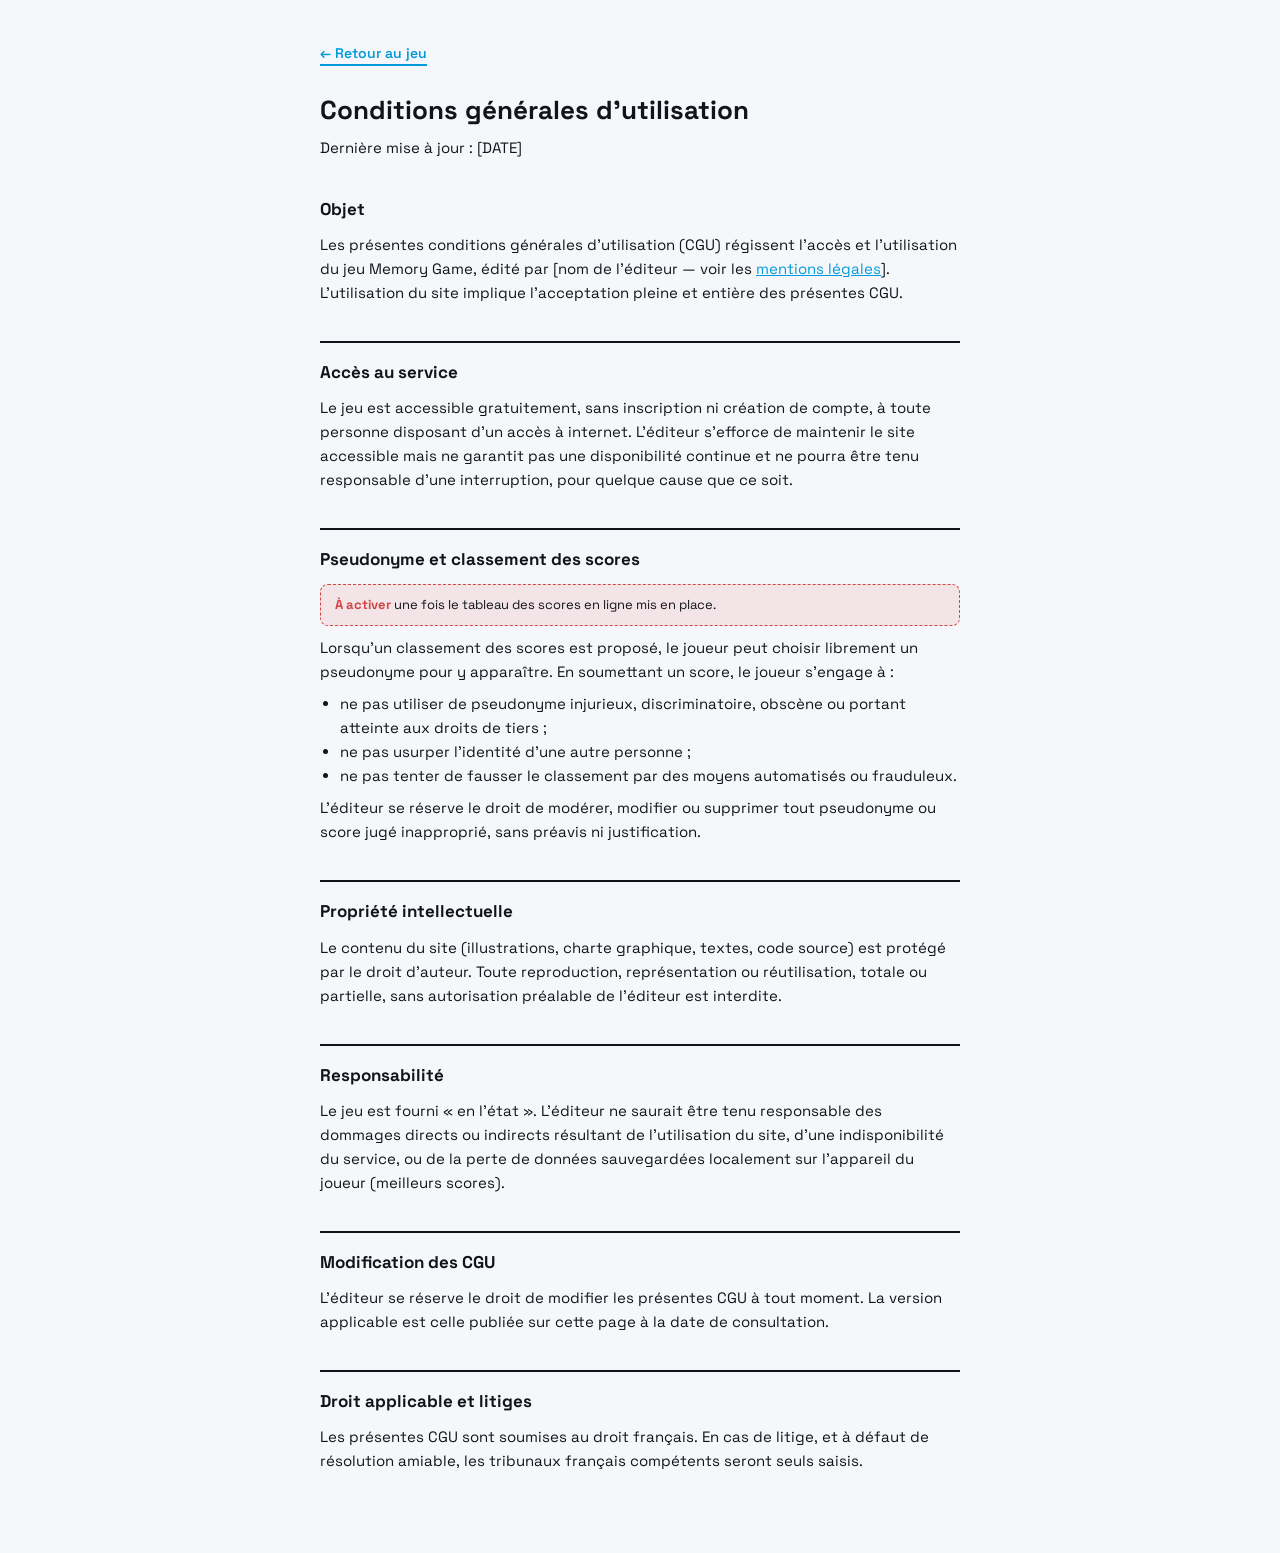
==== legal/cgu.html @ 02d89e2a "Premier commit : memory game complet (niveaux 1-3, grille adaptative, scoring, classement Supabase e" ====
<!DOCTYPE html>
<html lang="fr">
<head>
<meta charset="UTF-8">
<meta name="viewport" content="width=device-width, initial-scale=1.0">
<title>Conditions générales d'utilisation — Memory Game</title>
<link rel="preconnect" href="https://fonts.googleapis.com">
<link rel="preconnect" href="https://fonts.gstatic.com" crossorigin>
<link href="https://fonts.googleapis.com/css2?family=Space+Grotesk:wght@500;600;700&display=swap" rel="stylesheet">
<link rel="stylesheet" href="../styles.css">
<link rel="stylesheet" href="legal.css">
</head>
<body>
  <div class="legal">
    <a class="legal__back" href="../index.html">&larr; Retour au jeu</a>
    <h1>Conditions générales d'utilisation</h1>
    <p class="legal__updated">Dernière mise à jour : [DATE]</p>

    <h2>Objet</h2>
    <p>
      Les présentes conditions générales d'utilisation (CGU) régissent l'accès et l'utilisation du jeu Memory
      Game, édité par [nom de l'éditeur — voir les <a href="mentions-legales.html">mentions légales</a>].
      L'utilisation du site implique l'acceptation pleine et entière des présentes CGU.
    </p>

    <h2>Accès au service</h2>
    <p>
      Le jeu est accessible gratuitement, sans inscription ni création de compte, à toute personne disposant d'un
      accès à internet. L'éditeur s'efforce de maintenir le site accessible mais ne garantit pas une disponibilité
      continue et ne pourra être tenu responsable d'une interruption, pour quelque cause que ce soit.
    </p>

    <h2>Pseudonyme et classement des scores</h2>
    <div class="todo"><b>À activer</b> une fois le tableau des scores en ligne mis en place.</div>
    <p>
      Lorsqu'un classement des scores est proposé, le joueur peut choisir librement un pseudonyme pour y
      apparaître. En soumettant un score, le joueur s'engage à :
    </p>
    <ul>
      <li>ne pas utiliser de pseudonyme injurieux, discriminatoire, obscène ou portant atteinte aux droits de tiers ;</li>
      <li>ne pas usurper l'identité d'une autre personne ;</li>
      <li>ne pas tenter de fausser le classement par des moyens automatisés ou frauduleux.</li>
    </ul>
    <p>
      L'éditeur se réserve le droit de modérer, modifier ou supprimer tout pseudonyme ou score jugé inapproprié,
      sans préavis ni justification.
    </p>

    <h2>Propriété intellectuelle</h2>
    <p>
      Le contenu du site (illustrations, charte graphique, textes, code source) est protégé par le droit
      d'auteur. Toute reproduction, représentation ou réutilisation, totale ou partielle, sans autorisation
      préalable de l'éditeur est interdite.
    </p>

    <h2>Responsabilité</h2>
    <p>
      Le jeu est fourni « en l'état ». L'éditeur ne saurait être tenu responsable des dommages directs ou
      indirects résultant de l'utilisation du site, d'une indisponibilité du service, ou de la perte de données
      sauvegardées localement sur l'appareil du joueur (meilleurs scores).
    </p>

    <h2>Modification des CGU</h2>
    <p>
      L'éditeur se réserve le droit de modifier les présentes CGU à tout moment. La version applicable est celle
      publiée sur cette page à la date de consultation.
    </p>

    <h2>Droit applicable et litiges</h2>
    <p>
      Les présentes CGU sont soumises au droit français. En cas de litige, et à défaut de résolution amiable, les
      tribunaux français compétents seront seuls saisis.
    </p>
  </div>
</body>
</html>
---- styles.css ----
:root {
  --bg: #F6F7FA;
  --text: #10151B;
  --muted: #5B6472;
  --border: #10151B;
  --white: #FFFFFF;

  --card-back: #0E4793;
  --card-back-border: #09306A;
  --ring-matched: #035A2C;
  --ring-active: #029ADB;
  --ring-wrong: #D64545;

  --pink: #F06DC1;
  --yellow: #FEC400;
  --grey-badge: #E2E5EA;

  --level-1: #029ADB;
  --level-2: #019A46;
  --level-3: #0E4793;
}

* { margin: 0; padding: 0; box-sizing: border-box; }

[hidden] { display: none !important; }

html, body { height: 100%; }

body {
  background: var(--bg);
  color: var(--text);
  font-family: 'Space Grotesk', system-ui, -apple-system, 'Segoe UI', sans-serif;
  height: 100vh;
  height: 100dvh;
  display: flex;
  flex-direction: column;
  overflow: hidden;
}

.mono { font-family: 'Space Mono', 'Courier New', monospace; }

/* ---------- Header ---------- */

.header {
  flex-shrink: 0;
  display: flex;
  align-items: flex-end;
  justify-content: space-between;
  gap: 20px;
  padding: 18px 32px;
  background: var(--white);
  border-bottom: 2px solid var(--border);
  flex-wrap: wrap;
}

.header__title {
  align-self: flex-end;
  margin-bottom: 8px;
  font-size: 22px;
  font-weight: 700;
  letter-spacing: 0.01em;
  text-transform: uppercase;
}

.levels {
  display: flex;
  gap: 10px;
  flex-wrap: wrap;
}

.level-btn {
  min-height: 44px;
  box-sizing: border-box;
  padding: 10px 16px;
  border-radius: 4px;
  font-size: 14px;
  font-weight: 600;
  font-family: inherit;
  cursor: pointer;
  background: var(--white);
  color: var(--text);
  border: 2px solid var(--level-color, var(--text));
  transition: transform .12s ease, background .15s ease, color .15s ease;
}

.level-btn:hover:not(:disabled) { transform: translateY(-1px); }

.level-btn[aria-pressed="true"] {
  background: var(--level-color);
  color: var(--level-text-on-active, var(--text));
  font-weight: 700;
}

.level-btn:disabled {
  cursor: not-allowed;
  opacity: .5;
  filter: grayscale(.6);
}

.level-btn__tag {
  display: inline-block;
  margin-left: 6px;
  font-size: 10px;
  font-weight: 700;
  text-transform: uppercase;
  letter-spacing: .04em;
  padding: 2px 6px;
  border-radius: 999px;
  background: rgba(16,21,27,.08);
}

.header__stats {
  display: flex;
  align-items: flex-end;
  gap: 20px;
  flex-wrap: wrap;
}

.stat {
  display: flex;
  flex-direction: column;
  align-items: flex-start;
  gap: 4px;
}

.stat__label {
  font-size: 12px;
  font-weight: 600;
  color: var(--muted);
  text-transform: uppercase;
  letter-spacing: .06em;
}

.stat__badge {
  padding: 6px 14px;
  border-radius: 999px;
  font-weight: 700;
  font-size: 16px;
  color: var(--text);
  white-space: nowrap;
}

.stat__badge--time { background: var(--pink); }
.stat__badge--score { background: var(--yellow); }
.stat__badge--moves { background: var(--grey-badge); }

.stars { letter-spacing: 1px; }
.stars .filled { color: var(--text); }
.stars .empty { color: rgba(16,21,27,.35); }

.btn {
  min-height: 44px;
  padding: 10px 20px;
  border-radius: 4px;
  font-size: 14px;
  font-weight: 700;
  font-family: inherit;
  cursor: pointer;
  border: 2px solid transparent;
  transition: filter .15s ease, transform .12s ease;
}

.btn:hover { filter: brightness(1.08); transform: translateY(-1px); }

.btn__icon { display: none; }

.btn--primary {
  background: var(--level-3);
  color: var(--white);
  border-color: var(--level-3);
}

.btn--ghost {
  background: var(--white);
  color: var(--text);
  border-color: var(--text);
}

/* ---------- Main / board ---------- */

.main {
  flex: 1;
  min-height: 0;
  display: flex;
  flex-direction: column;
  align-items: center;
  justify-content: center;
  padding: 16px 20px;
  gap: 14px;
  overflow: auto;
}

.main__info {
  flex-shrink: 0;
  color: var(--muted);
  font-size: 14px;
  text-align: center;
}

.board {
  flex-shrink: 0;
  display: flex;
  flex-wrap: wrap;
  justify-content: center;
  gap: 14px;
  margin: 0 auto;
}

.empty-state {
  width: 100%;
  max-width: 480px;
  text-align: center;
  padding: 48px 24px;
  color: var(--muted);
  display: flex;
  flex-direction: column;
  gap: 8px;
}

.empty-state p:first-child { font-size: 18px; color: var(--text); font-weight: 600; }

.empty-state code {
  font-family: 'Space Mono', monospace;
  background: rgba(16,21,27,.06);
  padding: 2px 6px;
  border-radius: 4px;
}

/* ---------- Card ---------- */

.card {
  position: relative;
  width: var(--card-size);
  height: var(--card-size);
  flex-shrink: 0;
  cursor: pointer;
  perspective: 800px;
}

.card.is-matched,
.card.is-disabled { cursor: default; }

.card-inner {
  position: relative;
  width: 100%;
  height: 100%;
  transform-style: preserve-3d;
  transition: transform .45s cubic-bezier(.3,.1,.3,1);
  border-radius: 10px;
}

.card.is-flipped .card-inner,
.card.is-matched .card-inner {
  transform: rotateY(180deg);
}

.card.is-wrong .card-inner {
  animation: shake .4s ease;
}

/* Retournement accéléré : l'utilisateur a enchaîné sur une autre carte
   pendant qu'une paire fautive était encore affichée. */
.card.is-quick-hide .card-inner {
  transition-duration: .15s;
}

.face {
  position: absolute;
  inset: 0;
  width: 100%;
  height: 100%;
  border-radius: 10px;
  overflow: hidden;
  backface-visibility: hidden;
  -webkit-backface-visibility: hidden;
}

/* Face cachée */
.face--back {
  background: var(--card-back);
  border: 1px solid var(--card-back-border);
}

.face--back__img {
  display: block;
  width: 100%;
  height: 100%;
  object-fit: cover;
  object-position: center;
}

/* Face visible */
.face--front {
  background: var(--white);
  transform: rotateY(180deg);
  transition: box-shadow .2s ease;
}

.face--front img {
  display: block;
  width: 100%;
  height: 100%;
  object-fit: cover;
  object-position: center;
}

.card.is-active .face--front {
  box-shadow: inset 0 0 0 3px var(--ring-active);
}

.card.is-matched .face--front {
  box-shadow: inset 0 0 0 3px var(--ring-matched);
}

.card.is-wrong .face--front {
  box-shadow: inset 0 0 0 3px var(--ring-wrong);
}

@keyframes shake {
  0%, 100% { transform: rotateY(180deg) translateX(0); }
  25% { transform: rotateY(180deg) translateX(-4px); }
  75% { transform: rotateY(180deg) translateX(4px); }
}

/* ---------- Modal ---------- */

.modal {
  position: fixed;
  inset: 0;
  background: rgba(16,21,27,.55);
  display: flex;
  align-items: center;
  justify-content: center;
  padding: 20px;
  z-index: 100;
}

.modal__card {
  background: var(--white);
  border-radius: 12px;
  border: 2px solid var(--border);
  padding: 32px;
  max-width: 360px;
  width: 100%;
  max-height: calc(100vh - 40px);
  overflow-y: auto;
  text-align: center;
  display: flex;
  flex-direction: column;
  align-items: center;
  gap: 14px;
}

.modal__emoji { font-size: 40px; }
.modal__title { font-size: 20px; font-weight: 700; }

.modal__stats {
  display: flex;
  gap: 24px;
  margin: 8px 0;
}

.modal__stat {
  display: flex;
  flex-direction: column;
  align-items: center;
  gap: 4px;
}

.modal__record {
  font-size: 13px;
}

.modal__record-new {
  color: var(--ring-matched);
  font-weight: 700;
}

.modal__record-hint {
  color: var(--muted);
}

/* ---------- Classement (Top 10) ---------- */

.board-section {
  width: 100%;
  border-top: 2px solid var(--border);
  padding-top: 14px;
  margin-top: 2px;
}

.board-heading {
  display: flex;
  align-items: baseline;
  justify-content: space-between;
  margin-bottom: 10px;
  text-align: left;
}

.board-heading h3 {
  font-size: 14px;
  font-weight: 700;
}

.board-heading span {
  font-size: 11px;
  color: var(--muted);
  font-weight: 600;
}

.board-list {
  display: flex;
  flex-direction: column;
  gap: 4px;
  width: 100%;
}

.board-list .row {
  display: grid;
  grid-template-columns: 26px 1fr auto;
  align-items: center;
  gap: 10px;
  padding: 6px 8px;
  border-radius: 8px;
}

.board-list .rank {
  width: 22px;
  height: 22px;
  border-radius: 50%;
  display: flex;
  align-items: center;
  justify-content: center;
  font-size: 11px;
  font-weight: 700;
  background: var(--grey-badge);
  color: var(--text);
}

.board-list .row:nth-child(1) .rank { background: var(--level-3); color: var(--white); }
.board-list .row:nth-child(2) .rank,
.board-list .row:nth-child(3) .rank { background: var(--level-1); color: var(--white); }

.board-list .name {
  text-align: left;
  font-weight: 600;
  font-size: 14px;
}

.board-list .score {
  font-size: 14px;
  font-weight: 700;
}

.board-list .row.you { background: rgba(2,154,219,.08); }
.board-list .row.you .rank { background: var(--level-1); color: var(--white); }

.you-form {
  display: flex;
  align-items: center;
  gap: 6px;
}

.you-form input {
  border: 2px solid var(--border);
  border-radius: 999px;
  padding: 4px 10px;
  font-family: 'Space Grotesk', sans-serif;
  font-weight: 600;
  font-size: 13px;
  width: 100%;
  min-width: 0;
  outline: none;
  color: var(--text);
}

.you-form input:focus { border-color: var(--level-1); }

.you-form button {
  min-height: 30px;
  padding: 0 12px;
  border-radius: 999px;
  border: 2px solid var(--level-1);
  background: var(--level-1);
  color: var(--white);
  font-weight: 700;
  font-size: 12px;
  cursor: pointer;
  font-family: inherit;
  flex-shrink: 0;
}

.you-form button:hover { filter: brightness(1.08); }
.you-form button:disabled { opacity: .6; cursor: default; }

.board-status {
  font-size: 12px;
  color: var(--muted);
  margin-top: 8px;
}

.modal__actions {
  display: flex;
  gap: 10px;
  margin-top: 8px;
}

/* ---------- Responsive ---------- */

@media (max-width: 680px) {
  .header {
    padding: 10px 14px;
    gap: 8px;
  }

  .header__title { font-size: 15px; }

  .levels {
    order: 3;
    width: 100%;
    flex-wrap: nowrap;
    overflow-x: auto;
    padding-bottom: 2px;
    gap: 8px;
  }

  .level-btn {
    flex-shrink: 0;
    white-space: nowrap;
    min-height: 36px;
    padding: 8px 12px;
    font-size: 13px;
  }

  /* Les pastilles Temps/Coups/Score se suffisent à elles-mêmes (format
     mm:ss, nombre, étoiles) : le libellé au-dessus reste accessible aux
     lecteurs d'écran mais n'occupe plus de place à l'écran. */
  .header__stats {
    gap: 6px;
    align-items: center;
  }

  .stat {
    flex-direction: row;
    align-items: center;
  }

  .stat__label {
    position: absolute;
    width: 1px;
    height: 1px;
    padding: 0;
    margin: -1px;
    overflow: hidden;
    clip: rect(0, 0, 0, 0);
    white-space: nowrap;
    border: 0;
  }

  .stat__badge {
    padding: 4px 9px;
    font-size: 13px;
  }

  /* Le bouton "Nouvelle partie" devient une icône seule pour gagner de la
     place ; le libellé reste disponible pour les lecteurs d'écran via
     aria-label sur le bouton. */
  .btn { margin-top: 0; }

  .btn--primary {
    min-height: 36px;
    min-width: 36px;
    padding: 8px;
    display: flex;
    align-items: center;
    justify-content: center;
  }

  .btn--primary .btn__icon {
    display: inline-block;
    font-size: 17px;
    line-height: 1;
  }

  .btn--primary .btn__label { display: none; }

  .board { gap: 8px; }
}

@media (max-width: 420px) {
  .board { gap: 6px; }
  .header__title { font-size: 14px; }
}
---- legal/legal.css ----
/* Styles partagés des pages légales — réutilise la charte de styles.css */
body {
  background: var(--bg);
  color: var(--text);
  font-family: 'Space Grotesk', system-ui, -apple-system, 'Segoe UI', sans-serif;
  line-height: 1.6;
}

.legal {
  max-width: 680px;
  margin: 0 auto;
  padding: 40px 20px 80px;
}

.legal__back {
  display: inline-block;
  margin-bottom: 24px;
  font-size: 14px;
  font-weight: 600;
  color: var(--text);
  text-decoration: none;
  border-bottom: 2px solid var(--level-1);
}

.legal h1 {
  font-size: 26px;
  margin-bottom: 4px;
}

.legal__updated {
  font-size: 13px;
  color: var(--muted);
  margin-bottom: 32px;
}

.legal h2 {
  font-size: 17px;
  margin-top: 36px;
  margin-bottom: 10px;
  padding-top: 16px;
  border-top: 2px solid var(--border);
}

.legal h2:first-of-type { border-top: none; padding-top: 0; }

.legal p, .legal li {
  font-size: 15px;
  color: var(--text);
}

.legal ul {
  margin: 8px 0 8px 20px;
}

.legal .todo {
  background: rgba(214, 69, 69, .1);
  border: 1px dashed var(--ring-wrong);
  border-radius: 8px;
  padding: 10px 14px;
  font-size: 13px;
  color: var(--text);
  margin: 10px 0;
}

.legal .todo b { color: var(--ring-wrong); }

.legal a { color: var(--level-1); }
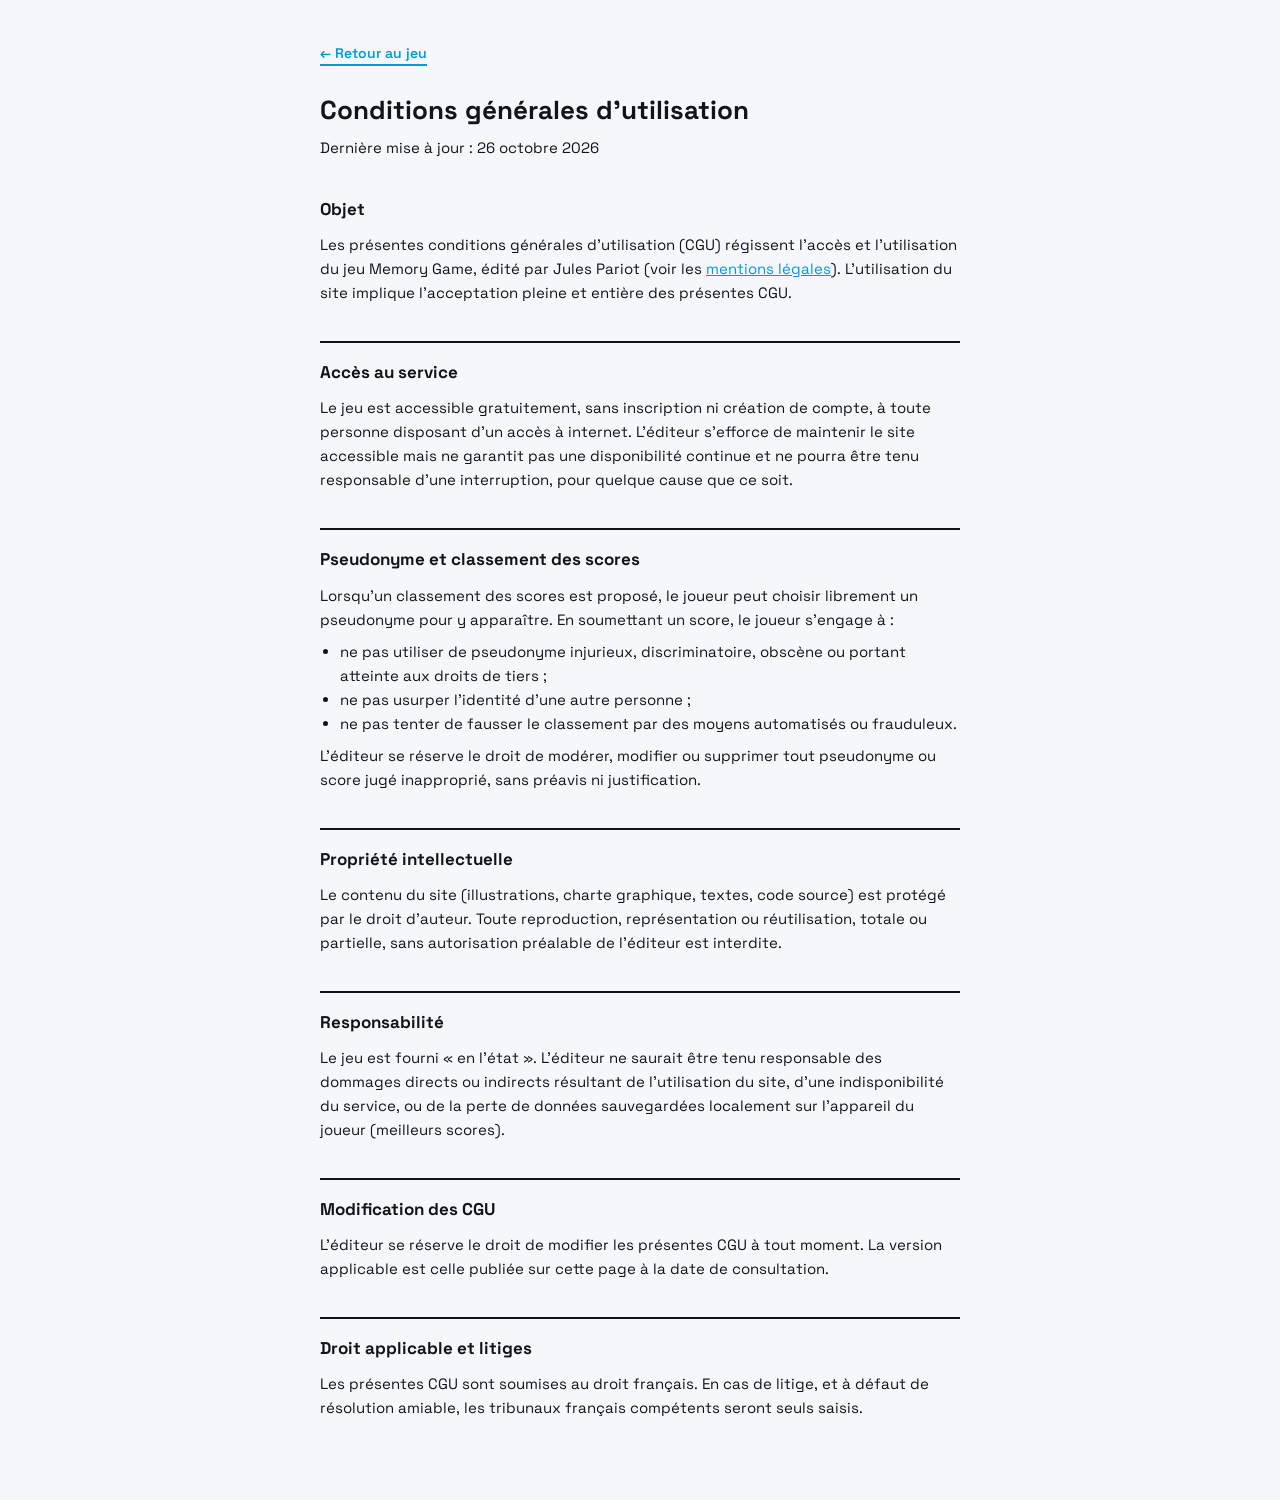
==== commit ac5076cf: "Relie les pages légales au jeu (footer) et les complète avec l'identité de l'éditeur Jules Pariot (a" ====
--- a/legal/cgu.html
+++ b/legal/cgu.html
@@ -14,12 +14,12 @@
   <div class="legal">
     <a class="legal__back" href="../index.html">&larr; Retour au jeu</a>
     <h1>Conditions générales d'utilisation</h1>
-    <p class="legal__updated">Dernière mise à jour : [DATE]</p>
+    <p class="legal__updated">Dernière mise à jour : 26 octobre 2026</p>
 
     <h2>Objet</h2>
     <p>
       Les présentes conditions générales d'utilisation (CGU) régissent l'accès et l'utilisation du jeu Memory
-      Game, édité par [nom de l'éditeur — voir les <a href="mentions-legales.html">mentions légales</a>].
+      Game, édité par Jules Pariot (voir les <a href="mentions-legales.html">mentions légales</a>).
       L'utilisation du site implique l'acceptation pleine et entière des présentes CGU.
     </p>
 
@@ -31,7 +31,6 @@
     </p>
 
     <h2>Pseudonyme et classement des scores</h2>
-    <div class="todo"><b>À activer</b> une fois le tableau des scores en ligne mis en place.</div>
     <p>
       Lorsqu'un classement des scores est proposé, le joueur peut choisir librement un pseudonyme pour y
       apparaître. En soumettant un score, le joueur s'engage à :
--- a/styles.css
+++ b/styles.css
@@ -226,6 +226,24 @@
   border-radius: 4px;
 }
 
+/* ---------- Footer ---------- */
+
+.footer {
+  flex-shrink: 0;
+  display: flex;
+  justify-content: center;
+  gap: 18px;
+  padding: 8px 20px;
+  font-size: 12px;
+}
+
+.footer a {
+  color: var(--muted);
+  text-decoration: none;
+}
+
+.footer a:hover { text-decoration: underline; }
+
 /* ---------- Card ---------- */
 
 .card {
